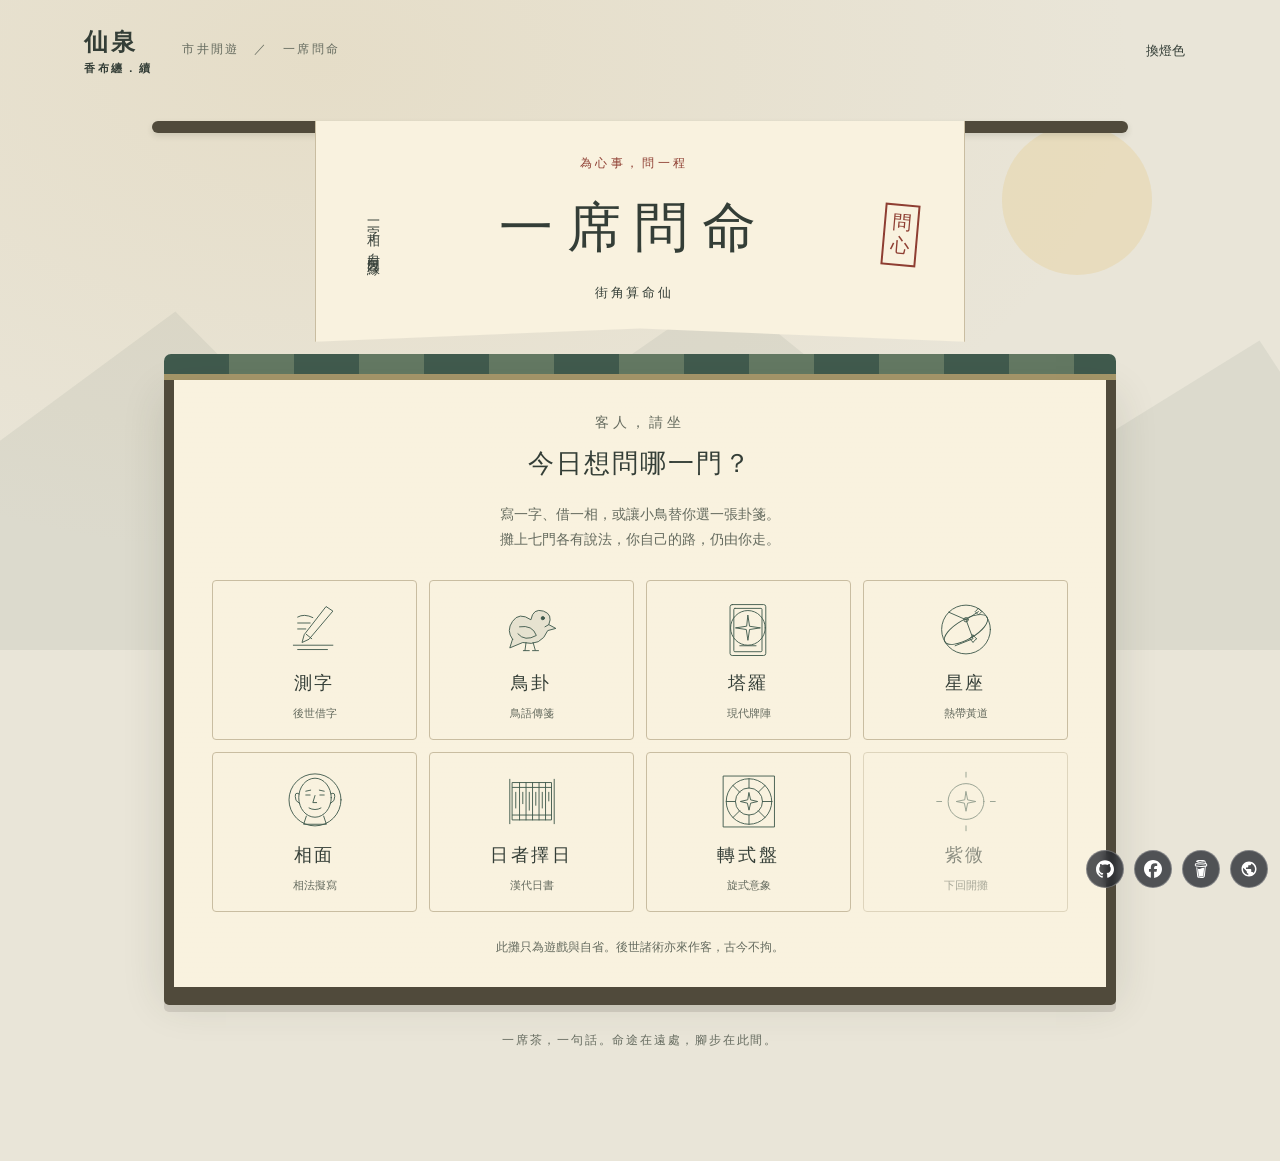
==== index.html @ 0d848954 "七門算命小攤、Larch 接線與驗收測試（本機 codex 做，Claude 驗） - 測字、鳥卦、塔羅、星座、相面、日者擇日、轉式盤七門；紫微標「下回」 - 文稿在 content/算命.md，to" ====
<!doctype html>
<html lang="zh-Hant"><head><meta charset="utf-8"><meta name="viewport" content="width=device-width,initial-scale=1">
<meta name="color-scheme" content="light dark"><meta name="description" content="仙泉．香布纏．續的算命小攤。寫字、抽牌、聽鳥語，為自己的心事問一程。">
<title>一席問命｜仙泉．香布纏．續</title><link rel="stylesheet" href="assets/style.css">
<script src="assets/core.js" defer></script><script src="assets/app.js" defer></script></head>
<body>
<div class="sky" aria-hidden="true"><span class="moon"></span><span class="mountain"></span></div>
<header class="mast"><a href="index.html" class="wordmark">仙泉<span>香布纏．續</span></a><span class="chapter">市井閒遊　／　一席問命</span><button id="theme" class="quiet" aria-label="切換深淺色">換燈色</button></header>
<main>
<div class="stall"><div class="beam" aria-hidden="true"></div><div class="banner"><span class="banner-side">一字一相　自有因緣</span><div><p class="eyebrow">為心事，問一程</p><h1 id="heading">一席問命</h1><p id="teller">街角算命仙</p></div><span class="seal" aria-hidden="true">問<br>心</span></div>
<div class="canopy" aria-hidden="true"></div>
<div class="table"><section id="menu" aria-labelledby="menu-title"><div class="welcome"><p class="eyebrow">客人，請坐</p><h2 id="menu-title">今日想問哪一門？</h2><p>寫一字、借一相，或讓小鳥替你選一張卦箋。<br>攤上七門各有說法，你自己的路，仍由你走。</p></div><div id="choices" class="choices"></div><p class="fine">此攤只為遊戲與自省。後世諸術亦來作客，古今不拘。</p></section>
<section id="play" hidden><div class="play-top"><button id="back" class="quiet">← 回攤前</button><span id="era" class="fine"></span></div><h2 id="method-title" tabindex="-1"></h2><p id="intro"></p><div id="scene" class="scene" aria-hidden="true"></div><form id="ritual"><div id="inputs"></div><p id="error" role="alert"></p><button id="cast" class="primary" type="submit">請先生解一解</button></form><div id="draw-area"></div><section id="answer" class="answer" aria-live="polite" hidden><p class="eyebrow">此番解語</p><h3 id="result-title" tabindex="-1"></h3><div id="result-text"></div><p id="source-note" class="fine"></p><div class="actions"><button id="again">再問一回</button><button id="leave" class="primary">收好解語，離席</button></div></section><p id="method-note" class="fine method-note"></p></section>
</div><div class="table-edge" aria-hidden="true"></div></div>
<p class="colophon">一席茶，一句話。命途在遠處，腳步在此間。</p>
<noscript>請開啟瀏覽器的 JavaScript，便可入席。</noscript>
</main><!-- yz-promo-footer v11 | 三件套+BMC 注意力效果 | https://github.com/yazelin/promo-footer-skill -->
<script>
(function(){"use strict";
if(new URLSearchParams(location.search).get("embed")==="1")return;
if(window.__yzPromoInit)return;window.__yzPromoInit=1;
/* 開啟計數。只送站名,後端只記「哪天、哪站、幾次」,不存 IP、不設 cookie、不給識別碼。
   有一半的作品是純靜態沒後端,以前根本不知道有沒有人在用。這行要放在下面那個
   prefers-reduced-motion 的 return 之前,不然關動畫的人就不會被算到。 */
try{if(location.hostname==="yazelin.github.io"&&navigator.sendBeacon)navigator.sendBeacon("https://k-rider-api.yazelinj303.workers.dev/hit?s=larch-xu-fortune")}catch(e){}
/* Reduced motion is handled by the site stylesheet; keep author links visible. */
var REPO="larch-xu-fortune",INJECT=true,ADDBLOG=true;
var GH=REPO?"https://github.com/yazelin/"+REPO:"https://github.com/yazelin";
var LINES=["嘿，這裡這裡，我是咖啡按鈕","我是一顆很努力的按鈕，求被點一下","噓，亞澤不知道我在偷偷拉贊助","你看我跳得這麼賣力，不請一杯嗎？","不請也沒關係，你來玩我就很開心","免費給你玩的，想寵亞澤再說","一杯咖啡，是下一個作品的燃料","你的咖啡會變成下一個作品，真的","咖啡因進入亞澤體內，程式碼就會自己寫完","亞澤說，有人請咖啡他會開心一整天","只是一杯咖啡，但亞澤會記得你","用愛發電中，咖啡因可提升發電效率","覺得好玩嗎？抖內一下下","這個網站沒有廣告，只有我這顆按鈕"];
var ICONS={blog:'<svg viewBox="0 0 24 24" width="18" height="18" fill="currentColor" aria-hidden="true"><path d="M12 2C6.48 2 2 6.48 2 12s4.48 10 10 10 10-4.48 10-10S17.52 2 12 2zm-1 17.93c-3.95-.49-7-3.85-7-7.93 0-.62.08-1.21.21-1.79L9 15v1c0 1.1.9 2 2 2v1.93zm6.9-2.54c-.26-.81-1-1.39-1.9-1.39h-1v-3c0-.55-.45-1-1-1H8v-2h2c.55 0 1-.45 1-1V7h2c1.1 0 2-.9 2-2v-.41c2.93 1.19 5 4.06 5 7.41 0 2.08-.8 3.97-2.1 5.39z"/></svg>',gh:'<svg viewBox="0 0 24 24" width="18" height="18" fill="currentColor" aria-hidden="true"><path d="M12 .297c-6.63 0-12 5.373-12 12 0 5.303 3.438 9.8 8.205 11.385.6.113.82-.258.82-.577 0-.285-.01-1.04-.015-2.04-3.338.724-4.042-1.61-4.042-1.61C4.422 18.07 3.633 17.7 3.633 17.7c-1.087-.744.084-.729.084-.729 1.205.084 1.838 1.236 1.838 1.236 1.07 1.835 2.809 1.305 3.495.998.108-.776.417-1.305.76-1.605-2.665-.3-5.466-1.332-5.466-5.93 0-1.31.465-2.38 1.235-3.22-.135-.303-.54-1.523.105-3.176 0 0 1.005-.322 3.3 1.23.96-.267 1.98-.399 3-.405 1.02.006 2.04.138 3 .405 2.28-1.552 3.285-1.23 3.285-1.23.645 1.653.24 2.873.12 3.176.765.84 1.23 1.91 1.23 3.22 0 4.61-2.805 5.625-5.475 5.92.42.36.81 1.096.81 2.22 0 1.606-.015 2.896-.015 3.286 0 .315.21.69.825.57C20.565 22.092 24 17.592 24 12.297c0-6.627-5.373-12-12-12"/></svg>',fb:'<svg viewBox="0 0 24 24" width="18" height="18" fill="currentColor" aria-hidden="true"><path d="M9.101 23.691v-7.98H6.627v-3.667h2.474v-1.58c0-4.085 1.848-5.978 5.858-5.978.401 0 .955.042 1.468.103a8.68 8.68 0 0 1 1.141.195v3.325a8.623 8.623 0 0 0-.653-.036 26.805 26.805 0 0 0-.733-.009c-.707 0-1.259.096-1.675.309a1.686 1.686 0 0 0-.679.622c-.258.42-.374.995-.374 1.752v1.297h3.919l-.386 2.103-.287 1.564h-3.246v8.245C19.396 23.238 24 18.179 24 12.044c0-6.627-5.373-12-12-12s-12 5.373-12 12c0 5.628 3.874 10.35 9.101 11.647Z"/></svg>',bmc:'<svg viewBox="0 0 24 24" width="18" height="18" fill="currentColor" aria-hidden="true"><path d="M20.216 6.415l-.132-.666c-.119-.598-.388-1.163-1.001-1.379-.197-.069-.42-.098-.57-.241-.152-.143-.196-.366-.231-.572-.065-.378-.125-.756-.192-1.133-.057-.325-.102-.69-.25-.987-.195-.4-.597-.634-.996-.788a5.723 5.723 0 00-.626-.194c-1-.263-2.05-.36-3.077-.416a25.834 25.834 0 00-3.7.062c-.915.083-1.88.184-2.75.5-.318.116-.646.256-.888.501-.297.302-.393.77-.177 1.146.154.267.415.456.692.58.36.162.737.284 1.123.366 1.075.238 2.189.331 3.287.37 1.218.05 2.437.01 3.65-.118.299-.033.598-.073.896-.119.352-.054.578-.513.474-.834-.124-.383-.457-.531-.834-.473-.466.074-.96.108-1.382.146-1.177.08-2.358.082-3.536.006a22.228 22.228 0 01-1.157-.107c-.086-.01-.18-.025-.258-.036-.243-.036-.484-.08-.724-.13-.111-.027-.111-.185 0-.212h.005c.277-.06.557-.108.838-.147h.002c.131-.009.263-.032.394-.048a25.076 25.076 0 013.426-.12c.674.019 1.347.067 2.017.144l.228.031c.267.04.533.088.798.145.392.085.895.113 1.07.542.055.137.08.288.111.431l.319 1.484a.237.237 0 01-.199.284h-.003c-.037.006-.075.01-.112.015a36.704 36.704 0 01-4.743.295 37.059 37.059 0 01-4.699-.304c-.14-.017-.293-.042-.417-.06-.326-.048-.649-.108-.973-.161-.393-.065-.768-.032-1.123.161-.29.16-.527.404-.675.701-.154.316-.199.66-.267 1-.069.34-.176.707-.135 1.056.087.753.613 1.365 1.37 1.502a39.69 39.69 0 0011.343.376.483.483 0 01.535.53l-.071.697-1.018 9.907c-.041.41-.047.832-.125 1.237-.122.637-.553 1.028-1.182 1.171-.577.131-1.165.2-1.756.205-.656.004-1.31-.025-1.966-.022-.699.004-1.556-.06-2.095-.58-.475-.458-.54-1.174-.605-1.793l-.731-7.013-.322-3.094c-.037-.351-.286-.695-.678-.678-.336.015-.718.3-.678.679l.228 2.185.949 9.112c.147 1.344 1.174 2.068 2.446 2.272.742.12 1.503.144 2.257.156.966.016 1.942.053 2.892-.122 1.408-.258 2.465-1.198 2.616-2.657.34-3.332.683-6.663 1.024-9.995l.215-2.087a.484.484 0 01.39-.426c.402-.078.787-.212 1.074-.518.455-.488.546-1.124.385-1.766zm-1.478.772c-.145.137-.363.201-.578.233-2.416.359-4.866.54-7.308.46-1.748-.06-3.477-.254-5.207-.498-.17-.024-.353-.055-.47-.18-.22-.236-.111-.71-.054-.995.052-.26.152-.609.463-.646.484-.057 1.046.148 1.526.22.577.088 1.156.159 1.737.212 2.48.226 5.002.19 7.472-.14.45-.06.899-.13 1.345-.21.399-.072.84-.206 1.08.206.166.281.188.657.162.974a.544.544 0 01-.169.364zm-6.159 3.9c-.862.37-1.84.788-3.109.788a5.884 5.884 0 01-1.569-.217l.877 9.004c.065.78.717 1.38 1.5 1.38 0 0 1.243.065 1.658.065.447 0 1.786-.065 1.786-.065.783 0 1.434-.6 1.499-1.38l.94-9.95a3.996 3.996 0 00-1.322-.238c-.826 0-1.491.284-2.26.613z"/></svg>'};
var CSS="@keyframes yzIdle{0%,55%,100%{transform:translateY(0)}62%{transform:translateY(-4px)}70%{transform:translateY(0)}78%{transform:translateY(-2px)}84%{transform:translateY(0)}}"+
".yz-idle{animation:yzIdle 2.6s ease-in-out infinite}"+
"@keyframes yzHop{0%,100%{transform:translateY(0)}20%{transform:translateY(-6px) scale(1.04)}40%{transform:translateY(0) scale(1)}55%{transform:translateY(-3px)}70%{transform:translateY(0)}}"+
".yz-hop{animation:yzHop .9s cubic-bezier(.36,.07,.19,.97)}"+
".yz-bubble{position:fixed;z-index:2147483000;max-width:200px;padding:6px 11px;border-radius:14px;background:#fffdf7;color:#4a3f35;border:1px solid rgba(0,0,0,.1);box-shadow:0 4px 14px rgba(0,0,0,.18);font:13px/1.5 system-ui,-apple-system,'Noto Sans TC',sans-serif;pointer-events:none;opacity:0;transform:translateY(5px);transition:opacity .25s ease,transform .25s ease}"+
".yz-bubble.yz-on{opacity:1;transform:translateY(0)}"+
".yz-bubble::after{content:'';position:absolute;left:var(--yz-tail,50%);margin-left:-6px;border:6px solid transparent}"+
".yz-bubble.yz-above::after{bottom:-6px;border-bottom:0;border-top:6px solid #fffdf7}"+
".yz-bubble.yz-below::after{top:-6px;border-top:0;border-bottom:6px solid #fffdf7}"+
".yz-cluster{position:fixed;right:12px;bottom:12px;z-index:2147482999;display:flex;gap:10px}"+
".yz-cluster a{display:inline-flex;align-items:center;justify-content:center;width:38px;height:38px;border-radius:50%;background:rgba(22,26,35,.72);color:#fff;border:1px solid rgba(255,255,255,.28);backdrop-filter:blur(4px);transition:transform .15s,background .15s}"+
".yz-cluster a:hover{transform:translateY(-2px);background:rgba(22,26,35,.92)}";
var bubble,anchor;
function addCss(){if(document.getElementById("yz-promo-css"))return;var s=document.createElement("style");s.id="yz-promo-css";s.textContent=CSS;document.head.appendChild(s)}
function inFooter(el){try{return !!(el.closest&&el.closest('footer,nav,[class*="footer"],[id*="footer"]'))}catch(e){return false}}
function findAnchor(){var as=document.querySelectorAll('a[href*="buymeacoffee.com/yazelin"]');if(!as.length)return null;
var vis=[],i,r;for(i=0;i<as.length;i++){r=as[i].getBoundingClientRect();if(r.width||r.height)vis.push(as[i])}
var pool=vis.length?vis:[].slice.call(as);
for(i=0;i<pool.length;i++)if(inFooter(pool[i]))return pool[i];
return pool[pool.length-1]}
function inject(){if(!INJECT||findAnchor()||document.querySelector(".yz-cluster"))return;
var n=document.createElement("nav");n.className="yz-cluster";n.setAttribute("aria-label","作者連結");
n.innerHTML='<a href="'+GH+'" target="_blank" rel="noopener" aria-label="GitHub 原始碼" title="GitHub 原始碼">'+ICONS.gh+'</a>'+
'<a href="https://www.facebook.com/yaze.lin.gm" target="_blank" rel="noopener" aria-label="Facebook" title="Facebook">'+ICONS.fb+'</a>'+
'<a href="https://buymeacoffee.com/yazelin" target="_blank" rel="noopener" aria-label="請亞澤喝杯咖啡 Buy me a coffee" title="請亞澤喝杯咖啡 Buy me a coffee">'+ICONS.bmc+'</a>'+
(ADDBLOG?'<a class="yz-blog" href="https://yazelin.github.io/" target="_blank" rel="noopener" aria-label="亞澤的部落格" title="亞澤的部落格">'+ICONS.blog+'</a>':'');
document.body.appendChild(n)}
function blogLinked(){var as=document.querySelectorAll('a[href^="https://yazelin.github.io"]');for(var i=0;i<as.length;i++){try{if(new URL(as[i].href).pathname==="/")return true}catch(e){}}return false}
function addBlog(){if(!ADDBLOG||document.querySelector(".yz-blog")||blogLinked()||!inFooter(anchor))return;
var c=anchor.cloneNode(true);c.classList.remove("yz-hop","yz-idle");c.classList.add("yz-blog");
c.href="https://yazelin.github.io/";c.setAttribute("aria-label","亞澤的部落格");c.setAttribute("title","亞澤的部落格");
if(c.querySelector("svg")){var hasText=!!c.textContent.trim();c.innerHTML=ICONS.blog+(hasText?"部落格":"")}else{c.textContent="部落格"}
anchor.parentNode.insertBefore(c,anchor.nextSibling)}
function hop(){anchor.classList.remove("yz-hop");void anchor.offsetWidth;anchor.classList.add("yz-hop")}
var shown=0,MAX_SHOWS=3;
function say(){if(window.matchMedia&&matchMedia("(prefers-reduced-motion: reduce)").matches)return;if(document.hidden)return;var r=anchor.getBoundingClientRect();if(!r.width&&!r.height)return;if(r.bottom<0||r.top>innerHeight)return;shown++;
bubble.textContent=LINES[Math.floor(Math.random()*LINES.length)];
bubble.classList.remove("yz-on","yz-above","yz-below");
bubble.style.left="0px";bubble.style.top="0px";
var bw=bubble.offsetWidth,bh=bubble.offsetHeight,cx=r.left+r.width/2;
var left=Math.max(8,Math.min(cx-bw/2,innerWidth-bw-8));
var above=r.top-bh-12>=8;
bubble.style.left=left+"px";
bubble.style.top=(above?r.top-bh-12:r.bottom+12)+"px";
bubble.classList.add(above?"yz-above":"yz-below");
bubble.style.setProperty("--yz-tail",Math.max(12,Math.min(cx-left,bw-12))+"px");
hop();
requestAnimationFrame(function(){bubble.classList.add("yz-on")});
setTimeout(function(){bubble.classList.remove("yz-on")},4200)}
function start(){addCss();inject();anchor=findAnchor();if(!anchor)return false;
try{if(getComputedStyle(anchor).display==="inline")anchor.style.display="inline-block"}catch(e){}
anchor.classList.add("yz-idle");
anchor.addEventListener("animationend",function(e){if(e.animationName==="yzHop")anchor.classList.remove("yz-hop")});
try{addBlog()}catch(e){}
bubble=document.createElement("div");bubble.className="yz-bubble";bubble.setAttribute("aria-hidden","true");document.body.appendChild(bubble);
window.__yzPromo=say;
(function loop(first){if(shown>=MAX_SHOWS)return;setTimeout(function(){say();loop(false)},first?18e3+Math.random()*12e3:9e4+Math.random()*9e4)})(true);
return true}
function boot(){var tries=0;(function t(){if(start())return;if(++tries<20)setTimeout(t,1500)})()}
if(document.readyState==="loading")document.addEventListener("DOMContentLoaded",boot);else boot();
})();
</script>
</body></html>
---- assets/style.css ----
:root{color-scheme:light;--sky:#e9e5d8;--paper:#f9f2df;--ink:#343e37;--muted:#656b5f;--red:#8e3e32;--line:#c9bda1;--wood:#504a3b;--green:#405a4d;--glow:#e5cb8e;--shadow:#35392b24;font-family:'Noto Serif CJK TC','Songti TC','PMingLiU',serif}*{box-sizing:border-box}body{margin:0;background:var(--sky);color:var(--ink);line-height:1.8;min-width:300px}body.dark{color-scheme:dark;--sky:#192d2c;--paper:#263c37;--ink:#f2e6c9;--muted:#c0c5ae;--red:#f0b59c;--line:#667365;--wood:#111f1e;--green:#bfd2b4;--glow:#e5cb8e;--shadow:#0005}@media(prefers-color-scheme:dark){body:not(.light){color-scheme:dark;--sky:#192d2c;--paper:#263c37;--ink:#f2e6c9;--muted:#c0c5ae;--red:#f0b59c;--line:#667365;--wood:#111f1e;--green:#bfd2b4;--glow:#e5cb8e;--shadow:#0005}}button,input,select{font:inherit}button,a,input,select{-webkit-tap-highlight-color:transparent}button{min-height:46px;padding:9px 20px;border:1px solid var(--line);background:var(--paper);color:var(--ink);border-radius:4px;cursor:pointer;touch-action:manipulation}button:hover{border-color:var(--red);box-shadow:0 2px 0 var(--red)}button:disabled{opacity:.55;cursor:default;box-shadow:none}:focus-visible{outline:3px solid var(--red);outline-offset:4px}.primary{background:var(--green);color:var(--paper);border-color:var(--green)}.quiet{border-color:transparent;background:transparent;padding:6px 10px}.sky{position:absolute;inset:0;overflow:hidden;pointer-events:none;height:650px;z-index:-1;background:radial-gradient(ellipse at 25% 10%,#d5bb8230,transparent 60%)}.moon{position:absolute;width:150px;height:150px;border-radius:50%;background:var(--glow);opacity:.35;right:10%;top:125px}.mountain{position:absolute;inset:290px -5% 0;background:var(--green);opacity:.08;clip-path:polygon(0 55%,17% 6%,32% 65%,56% 0,75% 60%,94% 14%,100% 50%,100% 100%,0 100%)}.mast{max-width:1180px;margin:auto;padding:24px 34px;display:flex;align-items:center;gap:30px}.wordmark{color:var(--ink);font-size:24px;font-weight:bold;text-decoration:none;letter-spacing:.12em;line-height:1.5}.wordmark span{display:block;font-size:11px;letter-spacing:.24em}.chapter{font-size:12px;letter-spacing:.2em;color:var(--muted);flex:1}.mast>button{margin-left:auto;font-size:13px}main{max-width:1020px;margin:20px auto 0;padding:0 34px 110px}.stall{position:relative}.beam{position:absolute;top:0;left:-12px;right:-12px;height:12px;border-radius:6px;background:var(--wood);box-shadow:0 3px 6px var(--shadow)}.banner{padding:32px 46px 25px;display:flex;align-items:center;justify-content:space-between;gap:20px;text-align:center;max-width:650px;margin:auto;background:var(--paper);border-inline:1px solid var(--line);clip-path:polygon(0 0,100% 0,100% 100%,50% 94%,0 100%)}.banner-side{writing-mode:vertical-rl;font-size:13px;letter-spacing:.25em}.eyebrow{font-size:12px;letter-spacing:.3em;color:var(--red);margin:0 0 6px}h1{font-size:clamp(36px,5vw,54px);letter-spacing:.25em;margin:0;font-weight:500}#teller{font-size:13px;letter-spacing:.2em;margin:4px 0 12px}.seal{border:2px solid var(--red);color:var(--red);font-size:19px;line-height:1.2;padding:6px;transform:rotate(5deg)}.canopy{height:26px;margin-top:12px;background:repeating-linear-gradient(90deg,#405a4d 0,#405a4d 65px,#637862 65px,#637862 130px);border-radius:7px 7px 0 0;border-bottom:6px solid #a59669}.table{border-inline:10px solid var(--wood);background:var(--paper);padding:30px 38px 28px;box-shadow:0 15px 40px var(--shadow);background-image:repeating-linear-gradient(0deg,transparent 0,transparent 4px,#9a835502 5px)}.table-edge{height:18px;background:var(--wood);border-radius:0 0 5px 5px;box-shadow:0 7px 0 #302e2520}.welcome{text-align:center;margin:0 auto 28px}.welcome h2,h2{font-weight:500;font-size:26px;letter-spacing:.08em;margin:3px 0 10px}.welcome p{font-size:14px;color:var(--muted)}.choices{display:grid;grid-template-columns:repeat(4,1fr);gap:12px}.choice{position:relative;min-height:160px;padding:16px 7px 12px;display:flex;flex-direction:column;align-items:center;gap:5px;border:1px solid var(--line);background:transparent}.choice span{font-size:18px;letter-spacing:.15em}.choice small{font-size:11px;color:var(--muted)}.choice svg{height:65px;width:80px;color:var(--green)}.fine{font-size:12px;color:var(--muted);line-height:1.8}#menu>.fine{text-align:center;margin:25px 0 0}.colophon{text-align:center;font-size:12px;letter-spacing:.15em;color:var(--muted);margin:25px 0 0}.play-top{display:flex;justify-content:space-between;align-items:center;margin:-10px -10px 16px}#intro{color:var(--muted);margin:0 0 12px}#play h2{font-size:30px}.scene{height:145px;display:flex;align-items:center;justify-content:center;position:relative;overflow:hidden;margin:16px 0}.scene svg{height:130px;width:160px;color:var(--green)}.scene .large-char{font-size:100px;color:var(--green);line-height:1}.scene .orb{width:110px;height:110px;border:1px solid var(--line);border-radius:50%;box-shadow:inset 0 0 0 12px var(--paper),inset 0 0 0 13px var(--line);display:grid;place-items:center;font-size:44px;color:var(--red)}label{display:inline-flex;flex-direction:column;font-size:14px;gap:5px;margin:0 12px 14px 0}input,select{padding:10px 12px;border:1px solid var(--line);background:var(--paper);color:var(--ink);min-height:46px;max-width:100%;border-radius:3px}input[type=text]{width:200px}input[type=number]{width:110px}#error{color:var(--red);font-size:14px;margin:0 0 12px}#error:empty{display:none}#ritual{text-align:center}#inputs>p{margin:0 0 12px}.answer{margin-top:26px;border-top:1px solid var(--line);padding:22px 0 0}.answer h3{font-size:25px;font-weight:500;margin:0 0 8px}.answer p{margin:9px 0}.actions{display:flex;gap:12px;flex-wrap:wrap;margin:20px 0 8px}.method-note{border-top:1px dotted var(--line);padding-top:14px;margin-top:26px}.cards{display:flex;justify-content:center;gap:12px;margin:24px 0;perspective:900px}.tarot-card{width:145px;min-height:210px;padding:10px 5px;background:var(--green);color:var(--paper);border:5px double var(--line);display:flex;align-items:center;justify-content:center;flex-direction:column;gap:8px;transition:transform .55s}.tarot-card svg{width:78px;height:105px}.tarot-card.revealed{background:var(--paper);color:var(--ink);animation:flip .65s}.tarot-card .reverse{transform:rotate(180deg)}.tarot-card small{font-size:12px}.slips{position:absolute;bottom:10px;display:flex;gap:3px;width:90%;justify-content:center}.slips i{display:block;flex:1;min-width:3px;max-width:23px;height:47px;border:1px solid var(--line);background:var(--paper);box-shadow:inset 0 0 0 3px var(--paper),inset 0 0 0 4px var(--red)}.bird-actor{position:absolute;left:10%;top:0;transition:left 1.4s}.bird-actor svg{height:100px;width:100px}.bird-walk{animation:hop .22s 7}.slip-open{display:block;margin:25px auto;padding:30px 20px;writing-mode:vertical-rl;letter-spacing:.25em;border:4px double var(--red);animation:flip .7s}#wheel-svg{transition:transform 2s cubic-bezier(.15,.65,.12,1);width:200px;height:200px}.scene:has(#wheel-svg){height:240px}.wheel-pointer{position:absolute;top:6px;color:var(--red);font-size:28px;z-index:1}.shuffling svg{animation:shuffle .3s 4}.wait{opacity:.8}body.embed #yz-promo-footer,body.embed [id^="yz-promo"],body.embed .yz-promo-bubble{display:none!important}body.embed .mast{padding-top:10px}body.embed main{margin-top:0;padding-bottom:25px}[hidden]{display:none!important}@keyframes hop{50%{transform:translateY(-9px) rotate(5deg)}}@keyframes flip{from{transform:rotateY(85deg)}to{transform:rotateY(0)}}@keyframes shuffle{50%{transform:translateX(20px) rotate(8deg)}}@media(max-width:650px){.mast{padding:18px 18px}.chapter{display:none}main{padding:0 14px 110px;margin-top:12px}.banner{padding:28px 22px 18px}.banner-side{font-size:11px}.table{padding:24px 18px;border-inline-width:6px}.choices{grid-template-columns:repeat(2,1fr);gap:10px}.choice{min-height:141px}.choice svg{height:55px}.welcome h2{font-size:23px}.welcome p br{display:none}.tarot-card{min-height:160px;width:31%;font-size:14px}.tarot-card svg{width:55px;height:73px}.cards{gap:6px}.actions>button{flex:1;padding-inline:10px}.play-top .fine{font-size:10px}.colophon{font-size:10px}}@media(prefers-reduced-motion:reduce){*,*::before,*::after{animation:none!important;transition:none!important;scroll-behavior:auto!important}}
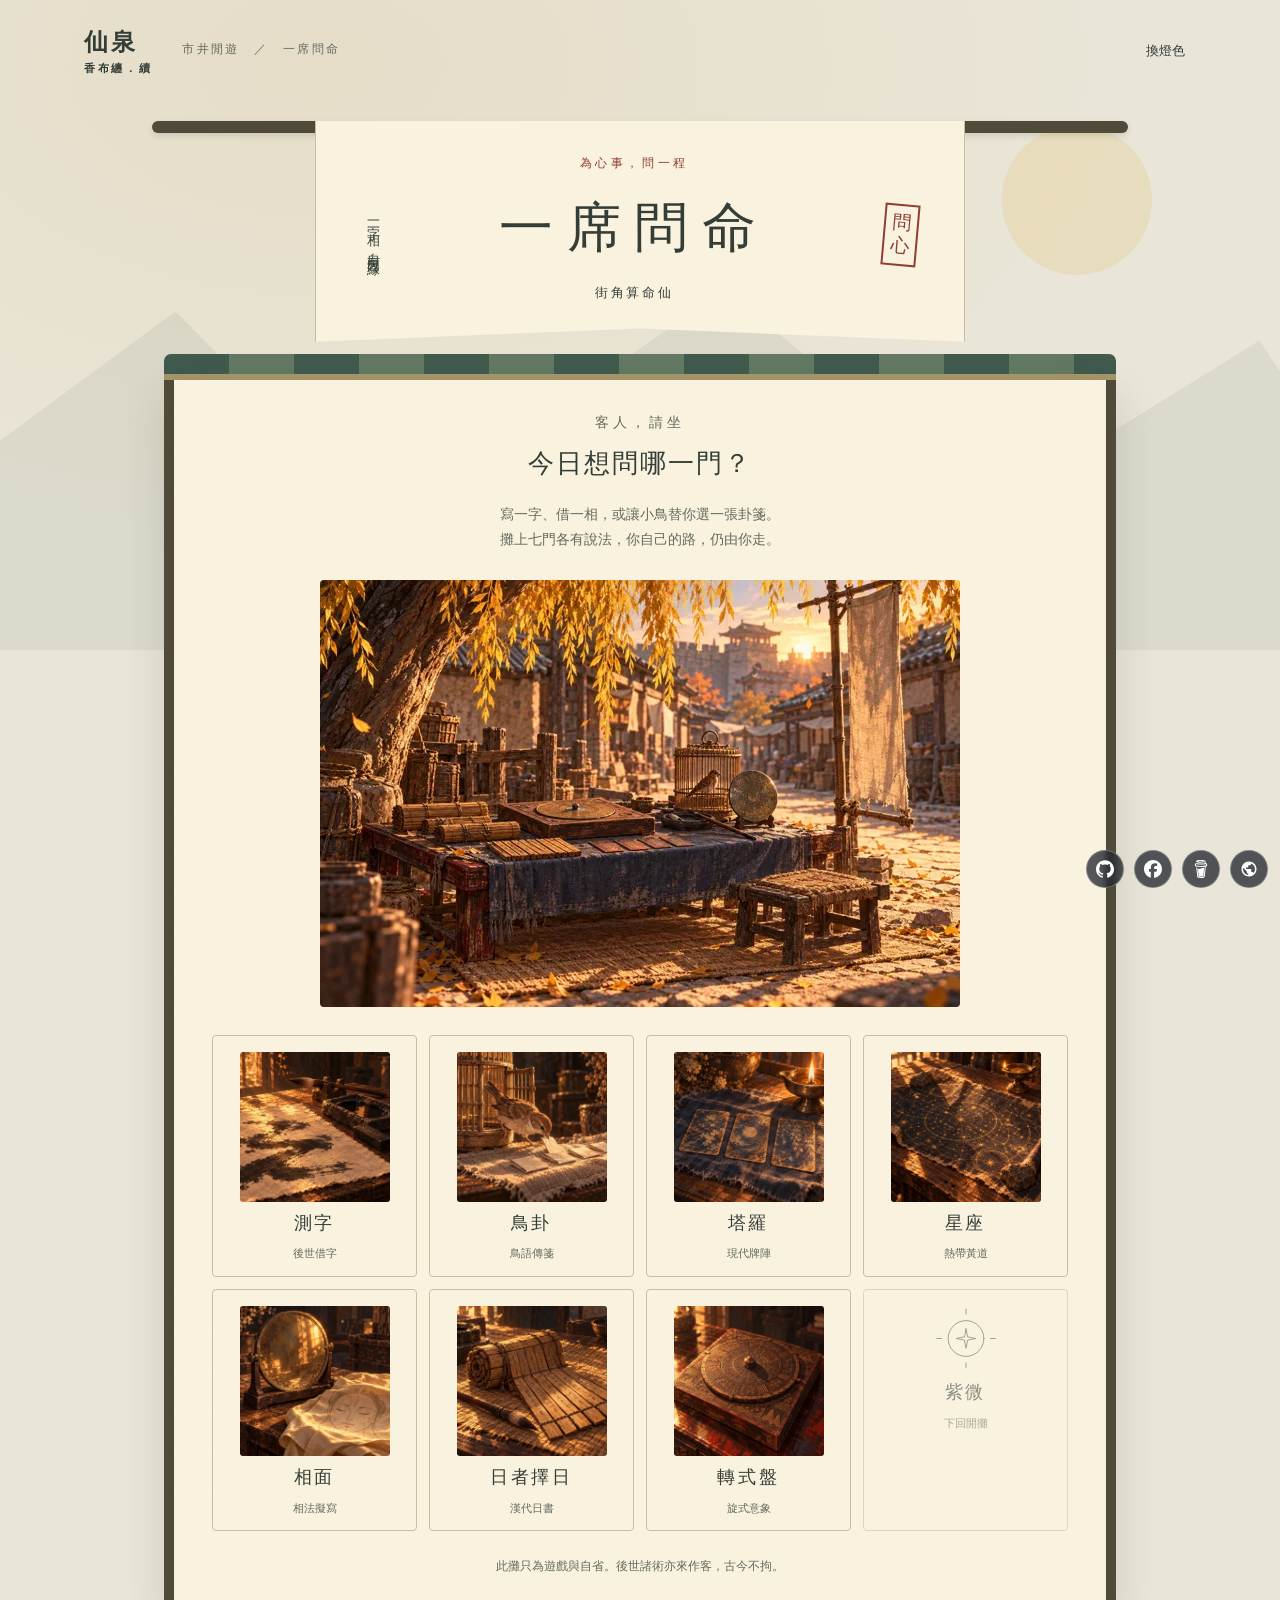
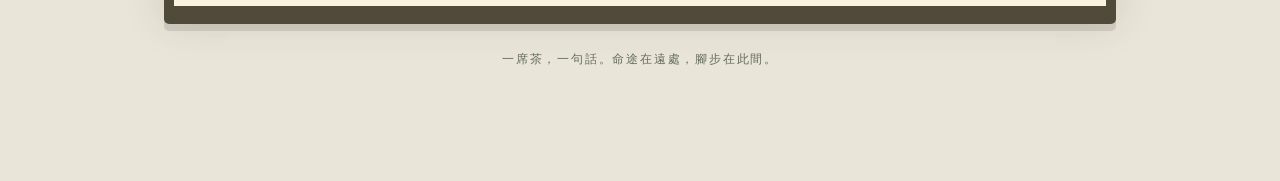
==== commit 38464408: "換上《仙泉．香布纏．續》的遊戲畫：七門、首頁攤位、二十二張塔羅（逆位轉 180 度）、十二星座；圖延遲載入，加圖檔對應檢查與負控制 .140 的 codex 做，本機審過、補跑瀏覽器驗收。  Co-A" ====
--- a/index.html
+++ b/index.html
@@ -2,15 +2,15 @@
 <html lang="zh-Hant"><head><meta charset="utf-8"><meta name="viewport" content="width=device-width,initial-scale=1">
 <meta name="color-scheme" content="light dark"><meta name="description" content="仙泉．香布纏．續的算命小攤。寫字、抽牌、聽鳥語，為自己的心事問一程。">
 <title>一席問命｜仙泉．香布纏．續</title><link rel="stylesheet" href="assets/style.css">
-<script src="assets/core.js" defer></script><script src="assets/app.js" defer></script></head>
+<script src="assets/core.js" defer></script><script src="assets/art.js" defer></script><script src="assets/app.js" defer></script></head>
 <body>
 <div class="sky" aria-hidden="true"><span class="moon"></span><span class="mountain"></span></div>
 <header class="mast"><a href="index.html" class="wordmark">仙泉<span>香布纏．續</span></a><span class="chapter">市井閒遊　／　一席問命</span><button id="theme" class="quiet" aria-label="切換深淺色">換燈色</button></header>
 <main>
 <div class="stall"><div class="beam" aria-hidden="true"></div><div class="banner"><span class="banner-side">一字一相　自有因緣</span><div><p class="eyebrow">為心事，問一程</p><h1 id="heading">一席問命</h1><p id="teller">街角算命仙</p></div><span class="seal" aria-hidden="true">問<br>心</span></div>
 <div class="canopy" aria-hidden="true"></div>
-<div class="table"><section id="menu" aria-labelledby="menu-title"><div class="welcome"><p class="eyebrow">客人，請坐</p><h2 id="menu-title">今日想問哪一門？</h2><p>寫一字、借一相，或讓小鳥替你選一張卦箋。<br>攤上七門各有說法，你自己的路，仍由你走。</p></div><div id="choices" class="choices"></div><p class="fine">此攤只為遊戲與自省。後世諸術亦來作客，古今不拘。</p></section>
-<section id="play" hidden><div class="play-top"><button id="back" class="quiet">← 回攤前</button><span id="era" class="fine"></span></div><h2 id="method-title" tabindex="-1"></h2><p id="intro"></p><div id="scene" class="scene" aria-hidden="true"></div><form id="ritual"><div id="inputs"></div><p id="error" role="alert"></p><button id="cast" class="primary" type="submit">請先生解一解</button></form><div id="draw-area"></div><section id="answer" class="answer" aria-live="polite" hidden><p class="eyebrow">此番解語</p><h3 id="result-title" tabindex="-1"></h3><div id="result-text"></div><p id="source-note" class="fine"></p><div class="actions"><button id="again">再問一回</button><button id="leave" class="primary">收好解語，離席</button></div></section><p id="method-note" class="fine method-note"></p></section>
+<div class="table"><section id="menu" aria-labelledby="menu-title"><div class="welcome"><p class="eyebrow">客人，請坐</p><h2 id="menu-title" tabindex="-1">今日想問哪一門？</h2><p>寫一字、借一相，或讓小鳥替你選一張卦箋。<br>攤上七門各有說法，你自己的路，仍由你走。</p></div><img class="stall-art" src="assets/img/stall.webp" alt="一席問命算命小攤全景" width="640" height="427" loading="lazy" decoding="async"><div id="choices" class="choices"></div><p class="fine">此攤只為遊戲與自省。後世諸術亦來作客，古今不拘。</p></section>
+<section id="play" hidden><div class="play-top"><button id="back" class="quiet">← 回攤前</button><span id="era" class="fine"></span></div><h2 id="method-title" tabindex="-1"></h2><div id="method-art" class="method-art"></div><p id="intro"></p><div id="scene" class="scene" aria-hidden="true"></div><form id="ritual"><div id="inputs"></div><p id="error" role="alert"></p><button id="cast" class="primary" type="submit">請先生解一解</button></form><div id="draw-area"></div><section id="answer" class="answer" aria-live="polite" hidden><p class="eyebrow">此番解語</p><h3 id="result-title" tabindex="-1"></h3><div id="result-art" class="result-art"></div><div id="result-text"></div><p id="source-note" class="fine"></p><div class="actions"><button id="again">再問一回</button><button id="leave" class="primary">收好解語，離席</button></div></section><p id="method-note" class="fine method-note"></p></section>
 </div><div class="table-edge" aria-hidden="true"></div></div>
 <p class="colophon">一席茶，一句話。命途在遠處，腳步在此間。</p>
 <noscript>請開啟瀏覽器的 JavaScript，便可入席。</noscript>
--- a/assets/style.css
+++ b/assets/style.css
@@ -1 +1,11 @@
 :root{color-scheme:light;--sky:#e9e5d8;--paper:#f9f2df;--ink:#343e37;--muted:#656b5f;--red:#8e3e32;--line:#c9bda1;--wood:#504a3b;--green:#405a4d;--glow:#e5cb8e;--shadow:#35392b24;font-family:'Noto Serif CJK TC','Songti TC','PMingLiU',serif}*{box-sizing:border-box}body{margin:0;background:var(--sky);color:var(--ink);line-height:1.8;min-width:300px}body.dark{color-scheme:dark;--sky:#192d2c;--paper:#263c37;--ink:#f2e6c9;--muted:#c0c5ae;--red:#f0b59c;--line:#667365;--wood:#111f1e;--green:#bfd2b4;--glow:#e5cb8e;--shadow:#0005}@media(prefers-color-scheme:dark){body:not(.light){color-scheme:dark;--sky:#192d2c;--paper:#263c37;--ink:#f2e6c9;--muted:#c0c5ae;--red:#f0b59c;--line:#667365;--wood:#111f1e;--green:#bfd2b4;--glow:#e5cb8e;--shadow:#0005}}button,input,select{font:inherit}button,a,input,select{-webkit-tap-highlight-color:transparent}button{min-height:46px;padding:9px 20px;border:1px solid var(--line);background:var(--paper);color:var(--ink);border-radius:4px;cursor:pointer;touch-action:manipulation}button:hover{border-color:var(--red);box-shadow:0 2px 0 var(--red)}button:disabled{opacity:.55;cursor:default;box-shadow:none}:focus-visible{outline:3px solid var(--red);outline-offset:4px}.primary{background:var(--green);color:var(--paper);border-color:var(--green)}.quiet{border-color:transparent;background:transparent;padding:6px 10px}.sky{position:absolute;inset:0;overflow:hidden;pointer-events:none;height:650px;z-index:-1;background:radial-gradient(ellipse at 25% 10%,#d5bb8230,transparent 60%)}.moon{position:absolute;width:150px;height:150px;border-radius:50%;background:var(--glow);opacity:.35;right:10%;top:125px}.mountain{position:absolute;inset:290px -5% 0;background:var(--green);opacity:.08;clip-path:polygon(0 55%,17% 6%,32% 65%,56% 0,75% 60%,94% 14%,100% 50%,100% 100%,0 100%)}.mast{max-width:1180px;margin:auto;padding:24px 34px;display:flex;align-items:center;gap:30px}.wordmark{color:var(--ink);font-size:24px;font-weight:bold;text-decoration:none;letter-spacing:.12em;line-height:1.5}.wordmark span{display:block;font-size:11px;letter-spacing:.24em}.chapter{font-size:12px;letter-spacing:.2em;color:var(--muted);flex:1}.mast>button{margin-left:auto;font-size:13px}main{max-width:1020px;margin:20px auto 0;padding:0 34px 110px}.stall{position:relative}.beam{position:absolute;top:0;left:-12px;right:-12px;height:12px;border-radius:6px;background:var(--wood);box-shadow:0 3px 6px var(--shadow)}.banner{padding:32px 46px 25px;display:flex;align-items:center;justify-content:space-between;gap:20px;text-align:center;max-width:650px;margin:auto;background:var(--paper);border-inline:1px solid var(--line);clip-path:polygon(0 0,100% 0,100% 100%,50% 94%,0 100%)}.banner-side{writing-mode:vertical-rl;font-size:13px;letter-spacing:.25em}.eyebrow{font-size:12px;letter-spacing:.3em;color:var(--red);margin:0 0 6px}h1{font-size:clamp(36px,5vw,54px);letter-spacing:.25em;margin:0;font-weight:500}#teller{font-size:13px;letter-spacing:.2em;margin:4px 0 12px}.seal{border:2px solid var(--red);color:var(--red);font-size:19px;line-height:1.2;padding:6px;transform:rotate(5deg)}.canopy{height:26px;margin-top:12px;background:repeating-linear-gradient(90deg,#405a4d 0,#405a4d 65px,#637862 65px,#637862 130px);border-radius:7px 7px 0 0;border-bottom:6px solid #a59669}.table{border-inline:10px solid var(--wood);background:var(--paper);padding:30px 38px 28px;box-shadow:0 15px 40px var(--shadow);background-image:repeating-linear-gradient(0deg,transparent 0,transparent 4px,#9a835502 5px)}.table-edge{height:18px;background:var(--wood);border-radius:0 0 5px 5px;box-shadow:0 7px 0 #302e2520}.welcome{text-align:center;margin:0 auto 28px}.welcome h2,h2{font-weight:500;font-size:26px;letter-spacing:.08em;margin:3px 0 10px}.welcome p{font-size:14px;color:var(--muted)}.choices{display:grid;grid-template-columns:repeat(4,1fr);gap:12px}.choice{position:relative;min-height:160px;padding:16px 7px 12px;display:flex;flex-direction:column;align-items:center;gap:5px;border:1px solid var(--line);background:transparent}.choice span{font-size:18px;letter-spacing:.15em}.choice small{font-size:11px;color:var(--muted)}.choice svg{height:65px;width:80px;color:var(--green)}.fine{font-size:12px;color:var(--muted);line-height:1.8}#menu>.fine{text-align:center;margin:25px 0 0}.colophon{text-align:center;font-size:12px;letter-spacing:.15em;color:var(--muted);margin:25px 0 0}.play-top{display:flex;justify-content:space-between;align-items:center;margin:-10px -10px 16px}#intro{color:var(--muted);margin:0 0 12px}#play h2{font-size:30px}.scene{height:145px;display:flex;align-items:center;justify-content:center;position:relative;overflow:hidden;margin:16px 0}.scene svg{height:130px;width:160px;color:var(--green)}.scene .large-char{font-size:100px;color:var(--green);line-height:1}.scene .orb{width:110px;height:110px;border:1px solid var(--line);border-radius:50%;box-shadow:inset 0 0 0 12px var(--paper),inset 0 0 0 13px var(--line);display:grid;place-items:center;font-size:44px;color:var(--red)}label{display:inline-flex;flex-direction:column;font-size:14px;gap:5px;margin:0 12px 14px 0}input,select{padding:10px 12px;border:1px solid var(--line);background:var(--paper);color:var(--ink);min-height:46px;max-width:100%;border-radius:3px}input[type=text]{width:200px}input[type=number]{width:110px}#error{color:var(--red);font-size:14px;margin:0 0 12px}#error:empty{display:none}#ritual{text-align:center}#inputs>p{margin:0 0 12px}.answer{margin-top:26px;border-top:1px solid var(--line);padding:22px 0 0}.answer h3{font-size:25px;font-weight:500;margin:0 0 8px}.answer p{margin:9px 0}.actions{display:flex;gap:12px;flex-wrap:wrap;margin:20px 0 8px}.method-note{border-top:1px dotted var(--line);padding-top:14px;margin-top:26px}.cards{display:flex;justify-content:center;gap:12px;margin:24px 0;perspective:900px}.tarot-card{width:145px;min-height:210px;padding:10px 5px;background:var(--green);color:var(--paper);border:5px double var(--line);display:flex;align-items:center;justify-content:center;flex-direction:column;gap:8px;transition:transform .55s}.tarot-card svg{width:78px;height:105px}.tarot-card.revealed{background:var(--paper);color:var(--ink);animation:flip .65s}.tarot-card .reverse{transform:rotate(180deg)}.tarot-card small{font-size:12px}.slips{position:absolute;bottom:10px;display:flex;gap:3px;width:90%;justify-content:center}.slips i{display:block;flex:1;min-width:3px;max-width:23px;height:47px;border:1px solid var(--line);background:var(--paper);box-shadow:inset 0 0 0 3px var(--paper),inset 0 0 0 4px var(--red)}.bird-actor{position:absolute;left:10%;top:0;transition:left 1.4s}.bird-actor svg{height:100px;width:100px}.bird-walk{animation:hop .22s 7}.slip-open{display:block;margin:25px auto;padding:30px 20px;writing-mode:vertical-rl;letter-spacing:.25em;border:4px double var(--red);animation:flip .7s}#wheel-svg{transition:transform 2s cubic-bezier(.15,.65,.12,1);width:200px;height:200px}.scene:has(#wheel-svg){height:240px}.wheel-pointer{position:absolute;top:6px;color:var(--red);font-size:28px;z-index:1}.shuffling svg{animation:shuffle .3s 4}.wait{opacity:.8}body.embed #yz-promo-footer,body.embed [id^="yz-promo"],body.embed .yz-promo-bubble{display:none!important}body.embed .mast{padding-top:10px}body.embed main{margin-top:0;padding-bottom:25px}[hidden]{display:none!important}@keyframes hop{50%{transform:translateY(-9px) rotate(5deg)}}@keyframes flip{from{transform:rotateY(85deg)}to{transform:rotateY(0)}}@keyframes shuffle{50%{transform:translateX(20px) rotate(8deg)}}@media(max-width:650px){.mast{padding:18px 18px}.chapter{display:none}main{padding:0 14px 110px;margin-top:12px}.banner{padding:28px 22px 18px}.banner-side{font-size:11px}.table{padding:24px 18px;border-inline-width:6px}.choices{grid-template-columns:repeat(2,1fr);gap:10px}.choice{min-height:141px}.choice svg{height:55px}.welcome h2{font-size:23px}.welcome p br{display:none}.tarot-card{min-height:160px;width:31%;font-size:14px}.tarot-card svg{width:55px;height:73px}.cards{gap:6px}.actions>button{flex:1;padding-inline:10px}.play-top .fine{font-size:10px}.colophon{font-size:10px}}@media(prefers-reduced-motion:reduce){*,*::before,*::after{animation:none!important;transition:none!important;scroll-behavior:auto!important}}
+
+/* Game paintings keep their full composition in both themes and narrow embeds. */
+.stall-art{display:block;width:100%;max-width:640px;height:auto;margin:0 auto 28px;border-radius:4px}
+.choice .choice-art{display:block;width:100%;max-width:150px;height:auto;aspect-ratio:1;object-fit:contain;border-radius:3px}
+.method-art img,.result-art img{display:block;width:100%;max-width:320px;height:auto;margin:18px auto;border-radius:4px}
+.tarot-card{min-width:0}
+.tarot-card:disabled.revealed{opacity:1}
+.tarot-card .tarot-art{display:block;width:100%;height:auto;aspect-ratio:9/16;object-fit:contain}
+.tarot-card span{overflow-wrap:anywhere}
+@media(max-width:650px){.choice .choice-art{max-width:120px}.tarot-card{padding:8px 3px;border-width:3px;gap:5px}.method-art img,.result-art img{max-width:280px}}
